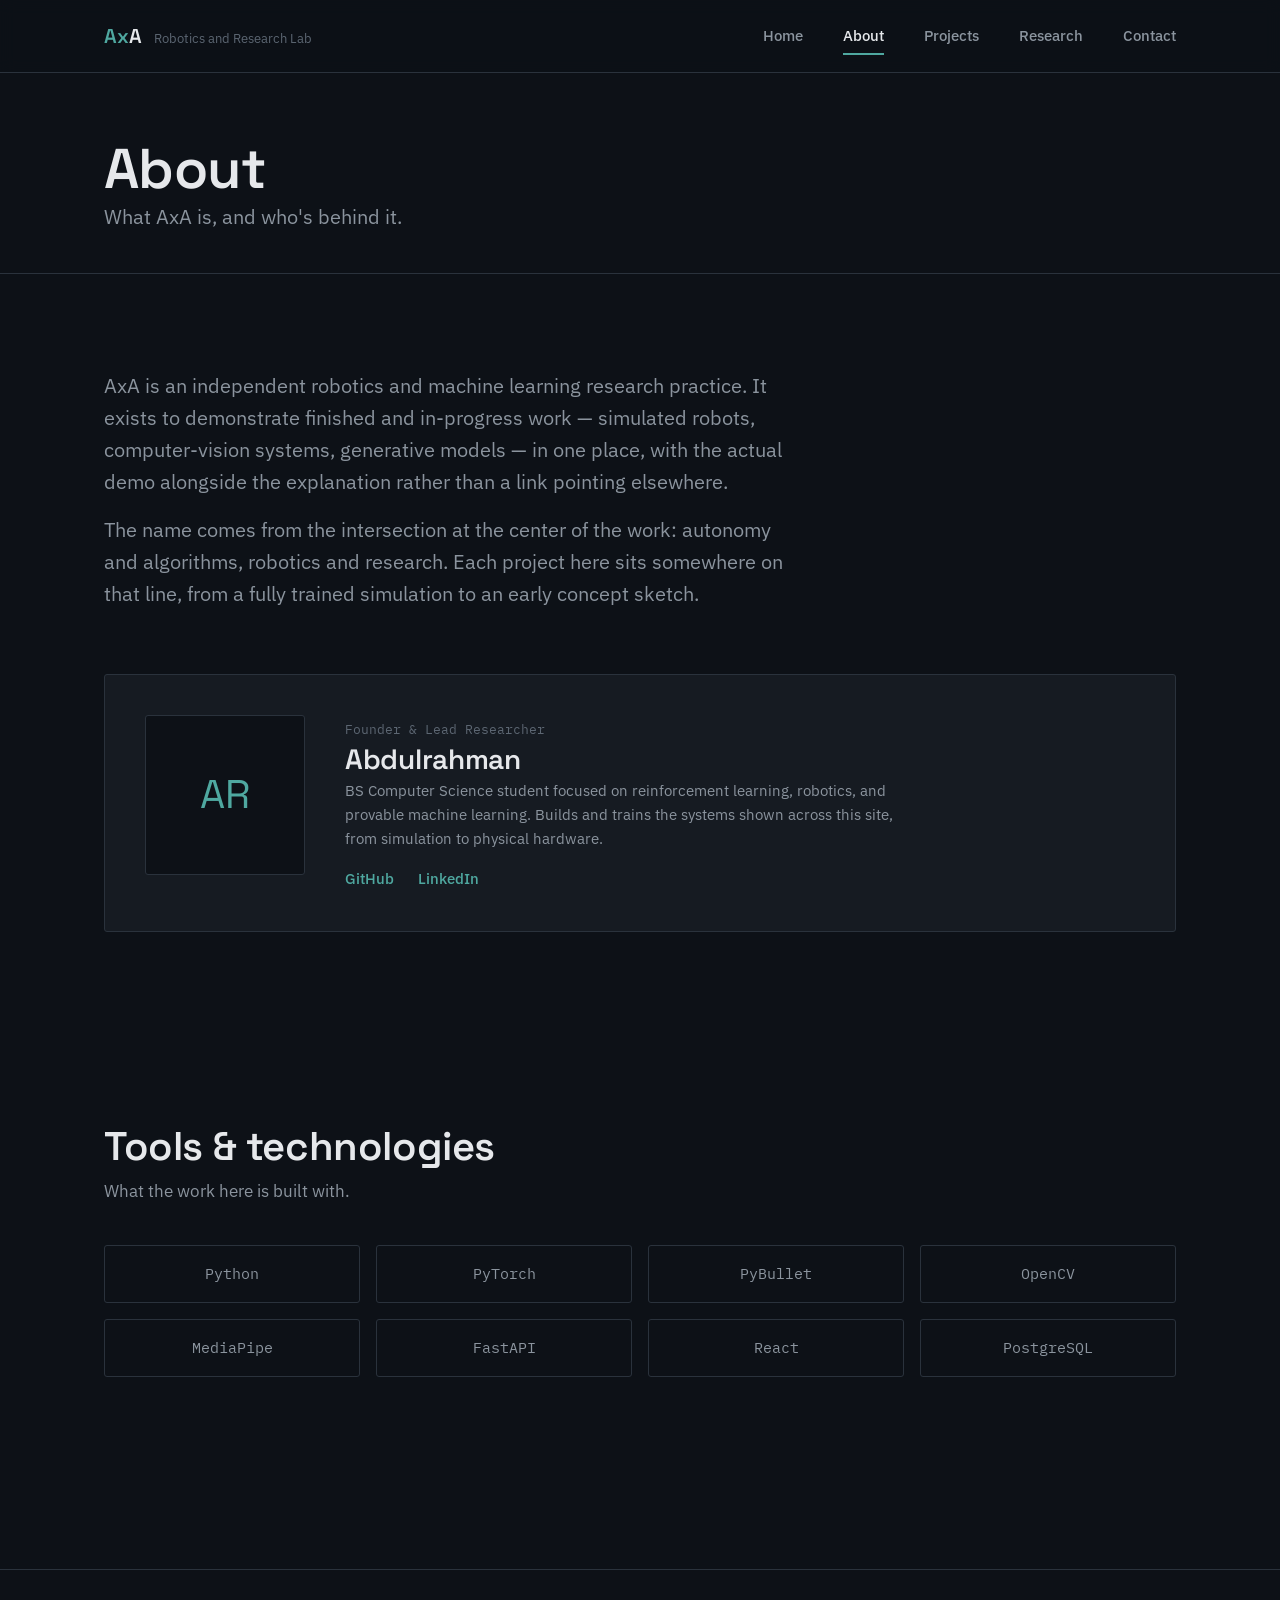
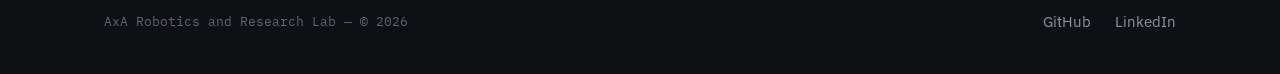
==== about.html @ 80091fc7 "Add about and contact pages: founder card, tech stack, form validation" ====
<!DOCTYPE html>
<html lang="en">
<head>
  <meta charset="UTF-8">
  <meta name="viewport" content="width=device-width, initial-scale=1.0">
  <title>About — AxA Robotics and Research Lab</title>
  <meta name="description" content="About AxA Robotics and Research Lab — an independent research practice working across robotics, computer vision, and provable machine learning.">
  <link rel="preconnect" href="https://fonts.googleapis.com">
  <link href="https://fonts.googleapis.com/css2?family=Space+Grotesk:wght@500;600;700&family=IBM+Plex+Sans:wght@400;500;600&family=IBM+Plex+Mono:wght@400;500&display=swap" rel="stylesheet">
  <link rel="stylesheet" href="css/variables.css">
  <link rel="stylesheet" href="css/base.css">
  <link rel="stylesheet" href="css/layout.css">
  <link rel="stylesheet" href="css/projects.css">
  <link rel="stylesheet" href="css/about.css">
</head>
<body>

  <header class="navbar">
    <div class="container">
      <a href="index.html" class="brand">
        <span class="brand-wordmark"><span class="brand-mark">Ax</span><span>A</span></span>
        <span class="brand-full">Robotics and Research Lab</span>
      </a>

      <nav aria-label="Primary">
        <ul class="nav-links" id="nav-links">
          <li><a href="index.html">Home</a></li>
          <li><a href="about.html" aria-current="page">About</a></li>
          <li><a href="projects.html">Projects</a></li>
          <li><a href="research.html">Research</a></li>
          <li><a href="contact.html">Contact</a></li>
        </ul>
      </nav>

      <button class="nav-toggle" aria-label="Toggle navigation menu" aria-expanded="false" aria-controls="nav-links">
        <span></span><span></span><span></span>
      </button>
    </div>
  </header>

  <main>
    <section class="page-header">
      <div class="container">
        <h1>About</h1>
        <p>What AxA is, and who's behind it.</p>
      </div>
    </section>

    <section class="section">
      <div class="container">
        <div class="about-copy">
          <p>AxA is an independent robotics and machine learning research practice. It exists to demonstrate finished and in-progress work &mdash; simulated robots, computer-vision systems, generative models &mdash; in one place, with the actual demo alongside the explanation rather than a link pointing elsewhere.</p>
          <p>The name comes from the intersection at the center of the work: autonomy and algorithms, robotics and research. Each project here sits somewhere on that line, from a fully trained simulation to an early concept sketch.</p>
        </div>

        <div class="founder-card">
          <div class="founder-avatar" aria-hidden="true">AR</div>
          <div class="founder-info">
            <span class="founder-role">Founder &amp; Lead Researcher</span>
            <h3>Abdulrahman</h3>
            <p>BS Computer Science student focused on reinforcement learning, robotics, and provable machine learning. Builds and trains the systems shown across this site, from simulation to physical hardware.</p>
            <div class="founder-links">
              <a href="https://github.com/abraaham1" target="_blank" rel="noopener">GitHub</a>
              <a href="https://linkedin.com/in/abdulrahman-iqbal01" target="_blank" rel="noopener">LinkedIn</a>
            </div>
          </div>
        </div>
      </div>
    </section>

    <section class="section">
      <div class="container">
        <div class="section-heading">
          <h2>Tools &amp; technologies</h2>
          <p>What the work here is built with.</p>
        </div>

        <div class="stack-grid">
          <div class="stack-item">Python</div>
          <div class="stack-item">PyTorch</div>
          <div class="stack-item">PyBullet</div>
          <div class="stack-item">OpenCV</div>
          <div class="stack-item">MediaPipe</div>
          <div class="stack-item">FastAPI</div>
          <div class="stack-item">React</div>
          <div class="stack-item">PostgreSQL</div>
        </div>
      </div>
    </section>
  </main>

  <footer class="site-footer">
    <div class="container">
      <p class="footer-brand">AxA Robotics and Research Lab &mdash; &copy; 2026</p>
      <nav class="footer-links" aria-label="Social">
        <a href="https://github.com/abraaham1" target="_blank" rel="noopener">GitHub</a>
        <a href="https://linkedin.com/in/abdulrahman-iqbal01" target="_blank" rel="noopener">LinkedIn</a>
      </nav>
    </div>
  </footer>

  <script src="js/nav.js"></script>
</body>
</html>
---- css/variables.css ----
/* ==========================================================================
   AxA Robotics and Research Lab — Design Tokens
   ========================================================================== */

:root {
  /* Color — deep charcoal-blue base, not pure black. Teal = active/real work.
     Amber = in-progress/planned. Color carries meaning throughout the site. */
  --bg-base: #0d1117;
  --bg-panel: #161b22;
  --bg-panel-raised: #1c2229;
  --border-hairline: #2a323c;

  --text-primary: #e6e8eb;
  --text-secondary: #8b949e;
  --text-tertiary: #5c6672;

  --accent-teal: #4fa8a0;
  --accent-teal-dim: #3a7d77;
  --accent-amber: #d97b4f;

  --status-completed: #4fa8a0;
  --status-ongoing: #d97b4f;
  --status-planned: #5c6672;

  /* Type */
  --font-display: 'Space Grotesk', sans-serif;
  --font-body: 'IBM Plex Sans', sans-serif;
  --font-mono: 'IBM Plex Mono', monospace;

  --fs-xs: 0.8125rem;   /* 13px */
  --fs-sm: 0.9375rem;   /* 15px */
  --fs-base: 1.0625rem; /* 17px */
  --fs-md: 1.25rem;     /* 20px */
  --fs-lg: 1.75rem;     /* 28px */
  --fs-xl: 2.5rem;      /* 40px */
  --fs-xxl: 3.5rem;     /* 56px */

  /* Spacing scale */
  --space-1: 0.25rem;
  --space-2: 0.5rem;
  --space-3: 1rem;
  --space-4: 1.5rem;
  --space-5: 2.5rem;
  --space-6: 4rem;
  --space-7: 6rem;

  /* Layout */
  --content-max: 1120px;
  --content-narrow: 680px;
  --radius-sm: 3px;

  /* Motion */
  --ease-standard: cubic-bezier(0.4, 0, 0.2, 1);
  --duration-fast: 150ms;
  --duration-base: 250ms;
}

@media (prefers-reduced-motion: reduce) {
  *, *::before, *::after {
    animation-duration: 0.01ms !important;
    animation-iteration-count: 1 !important;
    transition-duration: 0.01ms !important;
    scroll-behavior: auto !important;
  }
}
---- css/base.css ----
/* ==========================================================================
   Base — resets, typography, generic element styling
   ========================================================================== */

*, *::before, *::after {
  box-sizing: border-box;
  margin: 0;
  padding: 0;
}

html {
  scroll-behavior: smooth;
}

body {
  background-color: var(--bg-base);
  color: var(--text-primary);
  font-family: var(--font-body);
  font-size: var(--fs-base);
  line-height: 1.6;
  -webkit-font-smoothing: antialiased;
}

h1, h2, h3, h4 {
  font-family: var(--font-display);
  font-weight: 600;
  line-height: 1.15;
  letter-spacing: -0.01em;
}

h1 { font-size: var(--fs-xxl); }
h2 { font-size: var(--fs-xl); }
h3 { font-size: var(--fs-lg); }
h4 { font-size: var(--fs-md); }

p {
  max-width: 62ch;
  color: var(--text-secondary);
}

a {
  color: var(--accent-teal);
  text-decoration: none;
}

a:hover {
  text-decoration: underline;
}

ul, ol {
  list-style: none;
}

img, svg {
  display: block;
  max-width: 100%;
}

button {
  font-family: inherit;
  cursor: pointer;
}

/* Visible keyboard focus everywhere — never remove this */
:focus-visible {
  outline: 2px solid var(--accent-teal);
  outline-offset: 3px;
}

/* Layout helpers */
.container {
  max-width: var(--content-max);
  margin-inline: auto;
  padding-inline: var(--space-4);
}

.section {
  padding-block: var(--space-7);
}

.section-heading {
  margin-bottom: var(--space-5);
  max-width: var(--content-narrow);
}

.section-heading p {
  margin-top: var(--space-2);
}

.visually-hidden {
  position: absolute;
  width: 1px;
  height: 1px;
  overflow: hidden;
  clip: rect(0 0 0 0);
  white-space: nowrap;
}

/* Buttons */
.btn {
  display: inline-flex;
  align-items: center;
  gap: var(--space-2);
  padding: 0.7em 1.4em;
  font-family: var(--font-body);
  font-size: var(--fs-sm);
  font-weight: 500;
  border: 1px solid var(--border-hairline);
  border-radius: var(--radius-sm);
  background: transparent;
  color: var(--text-primary);
  transition: border-color var(--duration-fast) var(--ease-standard),
              background-color var(--duration-fast) var(--ease-standard);
}

.btn:hover {
  text-decoration: none;
  border-color: var(--accent-teal);
}

.btn-primary {
  background: var(--accent-teal);
  border-color: var(--accent-teal);
  color: #06120f;
  font-weight: 600;
}

.btn-primary:hover {
  background: var(--accent-teal-dim);
  border-color: var(--accent-teal-dim);
}

/* Status indicator — dot + label, used across Projects/Research cards */
.status {
  display: inline-flex;
  align-items: center;
  gap: 0.5em;
  font-family: var(--font-mono);
  font-size: var(--fs-xs);
  color: var(--text-secondary);
}

.status::before {
  content: '';
  width: 7px;
  height: 7px;
  border-radius: 50%;
  background: currentColor;
  flex-shrink: 0;
}

.status--completed { color: var(--status-completed); }
.status--ongoing { color: var(--status-ongoing); }
.status--planned { color: var(--status-planned); }

@media (max-width: 768px) {
  :root {
    --fs-xxl: 2.5rem;
    --fs-xl: 1.9rem;
    --fs-lg: 1.4rem;
  }
  .section { padding-block: var(--space-6); }
}
---- css/layout.css ----
/* ==========================================================================
   Layout — navbar, footer, shared page chrome
   ========================================================================== */

.navbar {
  position: sticky;
  top: 0;
  z-index: 100;
  background: rgba(13, 17, 23, 0.92);
  backdrop-filter: blur(8px);
  border-bottom: 1px solid var(--border-hairline);
}

.navbar .container {
  display: flex;
  align-items: center;
  justify-content: space-between;
  height: 72px;
}

.brand {
  display: flex;
  align-items: baseline;
  gap: 0.6em;
  font-family: var(--font-display);
  font-size: var(--fs-md);
  font-weight: 600;
  color: var(--text-primary);
}

.brand:hover {
  text-decoration: none;
}

.brand-wordmark {
  display: inline-flex;
}

.brand-mark {
  color: var(--accent-teal);
}

.brand-full {
  font-family: var(--font-body);
  font-size: var(--fs-xs);
  font-weight: 400;
  color: var(--text-tertiary);
  display: none;
}

@media (min-width: 640px) {
  .brand-full { display: inline; }
}

.nav-links {
  display: flex;
  gap: var(--space-5);
}

.nav-links a {
  color: var(--text-secondary);
  font-size: var(--fs-sm);
  font-weight: 500;
  padding-block: var(--space-2);
  border-bottom: 2px solid transparent;
  transition: color var(--duration-fast) var(--ease-standard),
              border-color var(--duration-fast) var(--ease-standard);
}

.nav-links a:hover {
  color: var(--text-primary);
  text-decoration: none;
}

.nav-links a[aria-current="page"] {
  color: var(--text-primary);
  border-bottom-color: var(--accent-teal);
}

.nav-toggle {
  display: none;
  flex-direction: column;
  justify-content: center;
  gap: 5px;
  width: 40px;
  height: 40px;
  background: transparent;
  border: none;
}

.nav-toggle span {
  display: block;
  height: 2px;
  width: 100%;
  background: var(--text-primary);
  transition: transform var(--duration-base) var(--ease-standard),
              opacity var(--duration-base) var(--ease-standard);
}

.nav-toggle[aria-expanded="true"] span:nth-child(1) {
  transform: translateY(7px) rotate(45deg);
}
.nav-toggle[aria-expanded="true"] span:nth-child(2) {
  opacity: 0;
}
.nav-toggle[aria-expanded="true"] span:nth-child(3) {
  transform: translateY(-7px) rotate(-45deg);
}

@media (max-width: 768px) {
  .nav-toggle {
    display: flex;
  }

  .nav-links {
    position: absolute;
    top: 72px;
    left: 0;
    right: 0;
    flex-direction: column;
    gap: 0;
    background: var(--bg-panel);
    border-bottom: 1px solid var(--border-hairline);
    max-height: 0;
    overflow: hidden;
    transition: max-height var(--duration-base) var(--ease-standard);
  }

  .nav-links.is-open {
    max-height: 320px;
  }

  .nav-links a {
    padding: var(--space-3) var(--space-4);
    border-bottom: 1px solid var(--border-hairline);
    width: 100%;
  }

  .nav-links a[aria-current="page"] {
    border-left: 3px solid var(--accent-teal);
    border-bottom: 1px solid var(--border-hairline);
  }
}

/* Footer */
.site-footer {
  border-top: 1px solid var(--border-hairline);
  padding-block: var(--space-5);
  margin-top: var(--space-7);
}

.site-footer .container {
  display: flex;
  flex-wrap: wrap;
  align-items: center;
  justify-content: space-between;
  gap: var(--space-3);
}

.footer-brand {
  font-family: var(--font-mono);
  font-size: var(--fs-xs);
  color: var(--text-tertiary);
}

.footer-links {
  display: flex;
  gap: var(--space-4);
}

.footer-links a {
  color: var(--text-secondary);
  font-size: var(--fs-sm);
}
---- css/projects.css ----
/* ==========================================================================
   Projects page — card grid, detail modal, media carousel
   ========================================================================== */

.page-header {
  padding-block: var(--space-6) var(--space-5);
  border-bottom: 1px solid var(--border-hairline);
}

.page-header p {
  font-size: var(--fs-md);
}

/* Project card grid */
.project-grid {
  display: grid;
  grid-template-columns: repeat(2, 1fr);
  gap: var(--space-4);
}

.project-card {
  text-align: left;
  border: 1px solid var(--border-hairline);
  border-radius: var(--radius-sm);
  background: var(--bg-panel);
  padding: var(--space-4);
  color: inherit;
  font-family: inherit;
  transition: border-color var(--duration-fast) var(--ease-standard);
}

.project-card:hover {
  border-color: var(--accent-teal-dim);
}

.project-card-media {
  width: 100%;
  aspect-ratio: 16 / 9;
  border-radius: var(--radius-sm);
  overflow: hidden;
  background: var(--bg-base);
  margin-bottom: var(--space-3);
  border: 1px solid var(--border-hairline);
}

.project-card-media video,
.project-card-media img {
  width: 100%;
  height: 100%;
  object-fit: cover;
}

.project-card h3 {
  margin-block: var(--space-2) var(--space-1);
}

.project-card .status {
  margin-bottom: var(--space-2);
}

.project-card p {
  font-size: var(--fs-sm);
}

.project-card .card-cta {
  margin-top: var(--space-3);
  font-size: var(--fs-sm);
  color: var(--accent-teal);
  font-weight: 500;
}

/* Modal */
.modal-overlay {
  position: fixed;
  inset: 0;
  background: rgba(6, 8, 11, 0.8);
  display: flex;
  align-items: center;
  justify-content: center;
  padding: var(--space-4);
  z-index: 1000;
  opacity: 0;
  pointer-events: none;
  transition: opacity var(--duration-base) var(--ease-standard);
}

.modal-overlay.is-open {
  opacity: 1;
  pointer-events: auto;
}

.modal {
  background: var(--bg-panel);
  border: 1px solid var(--border-hairline);
  border-radius: var(--radius-sm);
  max-width: 720px;
  width: 100%;
  max-height: 88vh;
  overflow-y: auto;
  padding: var(--space-5);
  transform: translateY(12px);
  transition: transform var(--duration-base) var(--ease-standard);
}

.modal-overlay.is-open .modal {
  transform: translateY(0);
}

.modal-close {
  float: right;
  background: transparent;
  border: 1px solid var(--border-hairline);
  color: var(--text-secondary);
  width: 32px;
  height: 32px;
  border-radius: var(--radius-sm);
  font-size: var(--fs-md);
  line-height: 1;
}

.modal-close:hover {
  border-color: var(--accent-teal);
  color: var(--text-primary);
}

.modal h3 {
  margin-bottom: var(--space-2);
  clear: both;
}

.modal .status {
  margin-bottom: var(--space-3);
}

.modal p {
  max-width: none;
  margin-bottom: var(--space-3);
}

.modal-tags {
  display: flex;
  flex-wrap: wrap;
  gap: var(--space-2);
  margin-bottom: var(--space-4);
}

.modal-tags span {
  font-family: var(--font-mono);
  font-size: var(--fs-xs);
  color: var(--text-secondary);
  border: 1px solid var(--border-hairline);
  padding: 0.25em 0.6em;
  border-radius: var(--radius-sm);
}

/* Carousel — inside the modal */
.carousel {
  position: relative;
  margin-bottom: var(--space-4);
}

.carousel-track {
  aspect-ratio: 16 / 9;
  border-radius: var(--radius-sm);
  overflow: hidden;
  background: var(--bg-base);
  border: 1px solid var(--border-hairline);
}

.carousel-slide {
  display: none;
  width: 100%;
  height: 100%;
}

.carousel-slide.is-active {
  display: block;
}

.carousel-slide video,
.carousel-slide img {
  width: 100%;
  height: 100%;
  object-fit: cover;
}

.carousel-controls {
  display: flex;
  align-items: center;
  justify-content: space-between;
  margin-top: var(--space-2);
}

.carousel-btn {
  background: transparent;
  border: 1px solid var(--border-hairline);
  color: var(--text-primary);
  width: 34px;
  height: 34px;
  border-radius: var(--radius-sm);
  font-size: var(--fs-sm);
}

.carousel-btn:hover {
  border-color: var(--accent-teal);
}

.carousel-dots {
  display: flex;
  gap: var(--space-2);
}

.carousel-dot {
  width: 7px;
  height: 7px;
  border-radius: 50%;
  background: var(--border-hairline);
  border: none;
  padding: 0;
}

.carousel-dot.is-active {
  background: var(--accent-teal);
}

@media (max-width: 768px) {
  .project-grid {
    grid-template-columns: 1fr;
  }
}
---- css/about.css ----
/* ==========================================================================
   About page — lab description, founder card, tech stack
   ========================================================================== */

.about-copy {
  max-width: var(--content-narrow);
  margin-bottom: var(--space-6);
}

.about-copy p {
  font-size: var(--fs-md);
  margin-bottom: var(--space-3);
}

.founder-card {
  display: grid;
  grid-template-columns: 160px 1fr;
  gap: var(--space-5);
  align-items: start;
  border: 1px solid var(--border-hairline);
  border-radius: var(--radius-sm);
  background: var(--bg-panel);
  padding: var(--space-5);
}

.founder-avatar {
  width: 160px;
  height: 160px;
  border-radius: var(--radius-sm);
  background: var(--bg-base);
  border: 1px solid var(--border-hairline);
  display: flex;
  align-items: center;
  justify-content: center;
  font-family: var(--font-display);
  font-size: var(--fs-xl);
  color: var(--accent-teal);
  overflow: hidden;
}

.founder-avatar img {
  width: 100%;
  height: 100%;
  object-fit: cover;
}

.founder-role {
  font-family: var(--font-mono);
  font-size: var(--fs-xs);
  color: var(--text-tertiary);
  margin-bottom: var(--space-2);
}

.founder-info h3 {
  margin-bottom: var(--space-1);
}

.founder-info p {
  font-size: var(--fs-sm);
  margin-bottom: var(--space-3);
}

.founder-links {
  display: flex;
  gap: var(--space-4);
}

.founder-links a {
  font-size: var(--fs-sm);
  font-weight: 500;
}

/* Tech stack */
.stack-grid {
  display: grid;
  grid-template-columns: repeat(4, 1fr);
  gap: var(--space-3);
}

.stack-item {
  border: 1px solid var(--border-hairline);
  border-radius: var(--radius-sm);
  padding: var(--space-3);
  text-align: center;
  font-family: var(--font-mono);
  font-size: var(--fs-sm);
  color: var(--text-secondary);
}

@media (max-width: 768px) {
  .founder-card {
    grid-template-columns: 1fr;
    text-align: center;
  }

  .founder-avatar {
    margin-inline: auto;
  }

  .founder-links {
    justify-content: center;
  }

  .stack-grid {
    grid-template-columns: repeat(2, 1fr);
  }
}
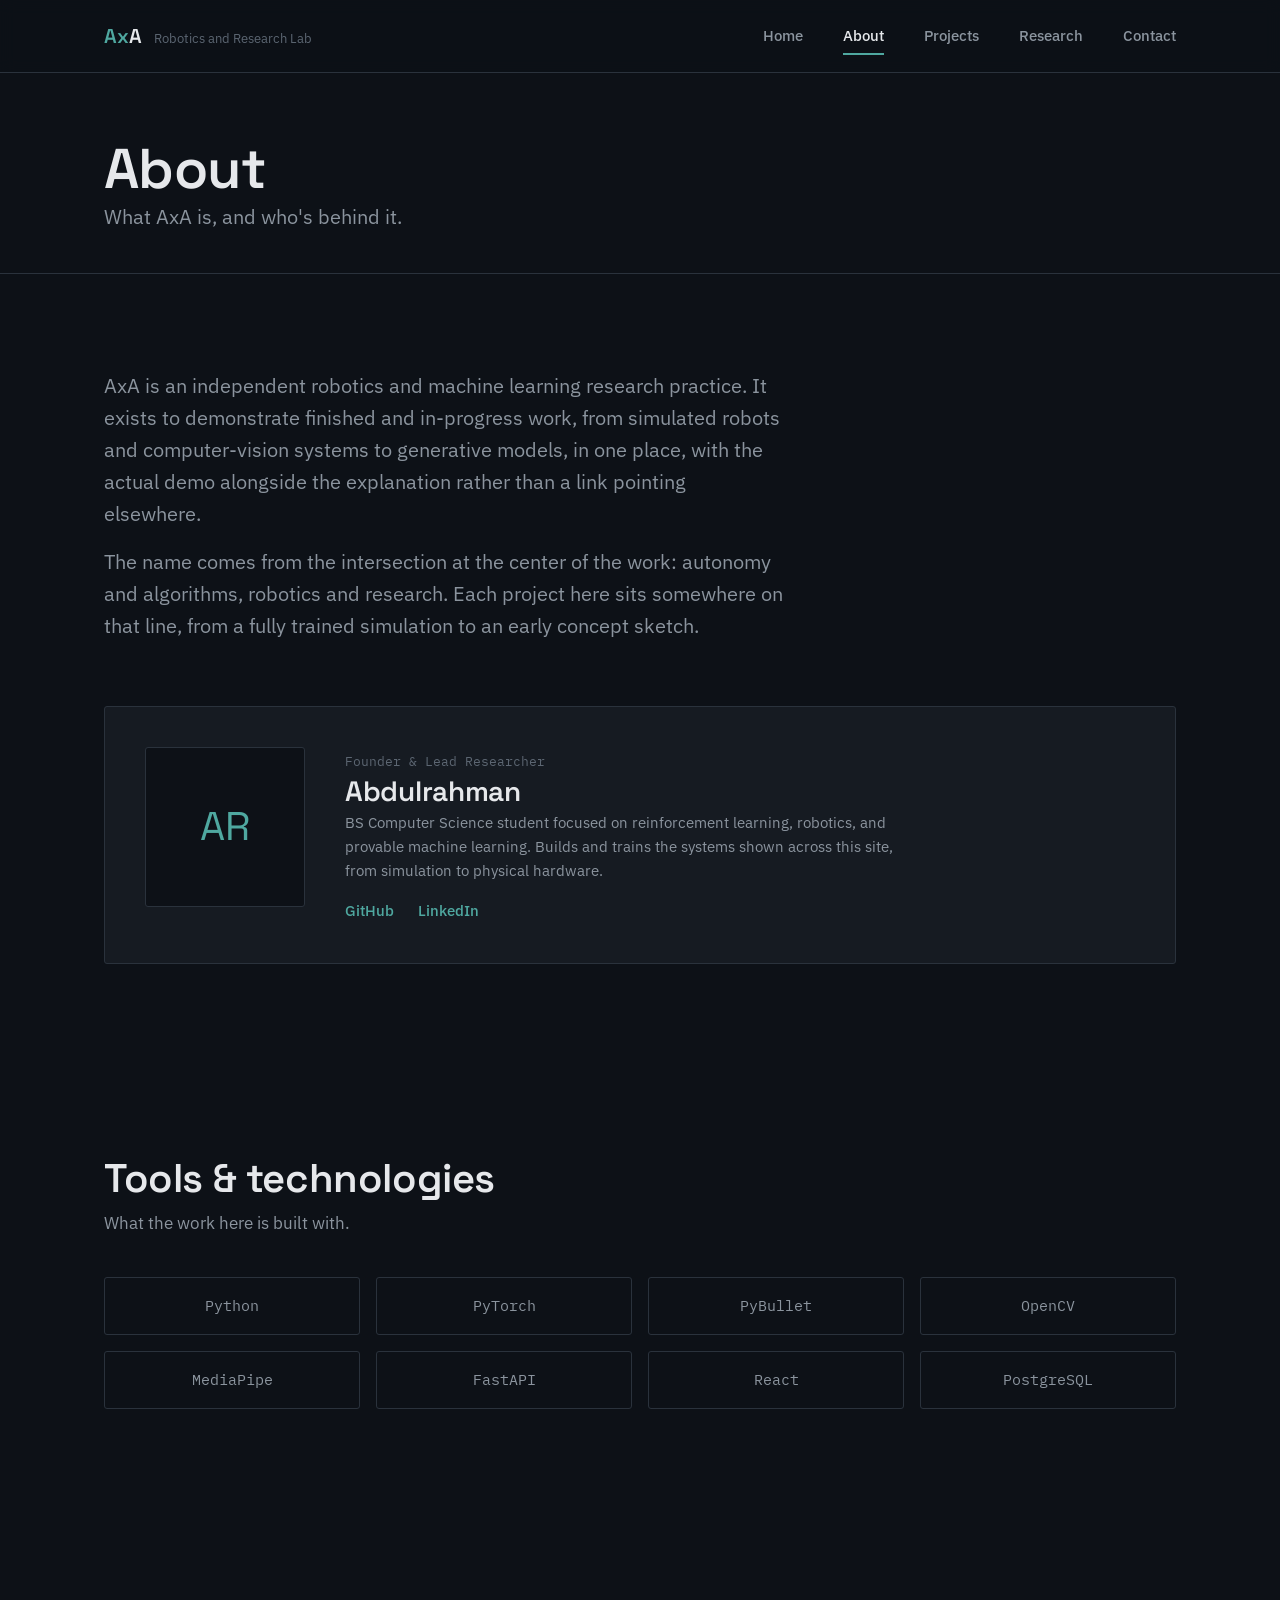
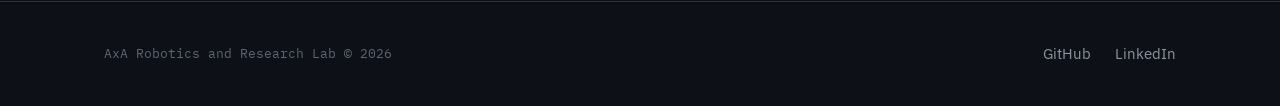
==== commit 1db96deb: "Some changes in framing and context" ====
--- a/about.html
+++ b/about.html
@@ -3,8 +3,8 @@
 <head>
   <meta charset="UTF-8">
   <meta name="viewport" content="width=device-width, initial-scale=1.0">
-  <title>About — AxA Robotics and Research Lab</title>
-  <meta name="description" content="About AxA Robotics and Research Lab — an independent research practice working across robotics, computer vision, and provable machine learning.">
+  <title>About, AxA Robotics and Research Lab</title>
+  <meta name="description" content="About AxA Robotics and Research Lab, an independent research practice working across robotics, computer vision, and provable machine learning.">
   <link rel="preconnect" href="https://fonts.googleapis.com">
   <link href="https://fonts.googleapis.com/css2?family=Space+Grotesk:wght@500;600;700&family=IBM+Plex+Sans:wght@400;500;600&family=IBM+Plex+Mono:wght@400;500&display=swap" rel="stylesheet">
   <link rel="stylesheet" href="css/variables.css">
@@ -49,7 +49,7 @@
     <section class="section">
       <div class="container">
         <div class="about-copy">
-          <p>AxA is an independent robotics and machine learning research practice. It exists to demonstrate finished and in-progress work &mdash; simulated robots, computer-vision systems, generative models &mdash; in one place, with the actual demo alongside the explanation rather than a link pointing elsewhere.</p>
+          <p>AxA is an independent robotics and machine learning research practice. It exists to demonstrate finished and in-progress work, from simulated robots and computer-vision systems to generative models, in one place, with the actual demo alongside the explanation rather than a link pointing elsewhere.</p>
           <p>The name comes from the intersection at the center of the work: autonomy and algorithms, robotics and research. Each project here sits somewhere on that line, from a fully trained simulation to an early concept sketch.</p>
         </div>
 
@@ -91,7 +91,7 @@
 
   <footer class="site-footer">
     <div class="container">
-      <p class="footer-brand">AxA Robotics and Research Lab &mdash; &copy; 2026</p>
+      <p class="footer-brand">AxA Robotics and Research Lab &copy; 2026</p>
       <nav class="footer-links" aria-label="Social">
         <a href="https://github.com/abraaham1" target="_blank" rel="noopener">GitHub</a>
         <a href="https://linkedin.com/in/abdulrahman-iqbal01" target="_blank" rel="noopener">LinkedIn</a>
--- a/css/variables.css
+++ b/css/variables.css
@@ -1,10 +1,4 @@
-/* ==========================================================================
-   AxA Robotics and Research Lab — Design Tokens
-   ========================================================================== */
-
 :root {
-  /* Color — deep charcoal-blue base, not pure black. Teal = active/real work.
-     Amber = in-progress/planned. Color carries meaning throughout the site. */
   --bg-base: #0d1117;
   --bg-panel: #161b22;
   --bg-panel-raised: #1c2229;
@@ -22,20 +16,18 @@
   --status-ongoing: #d97b4f;
   --status-planned: #5c6672;
 
-  /* Type */
   --font-display: 'Space Grotesk', sans-serif;
   --font-body: 'IBM Plex Sans', sans-serif;
   --font-mono: 'IBM Plex Mono', monospace;
 
-  --fs-xs: 0.8125rem;   /* 13px */
-  --fs-sm: 0.9375rem;   /* 15px */
-  --fs-base: 1.0625rem; /* 17px */
-  --fs-md: 1.25rem;     /* 20px */
-  --fs-lg: 1.75rem;     /* 28px */
-  --fs-xl: 2.5rem;      /* 40px */
-  --fs-xxl: 3.5rem;     /* 56px */
+  --fs-xs: 0.8125rem;
+  --fs-sm: 0.9375rem;
+  --fs-base: 1.0625rem;
+  --fs-md: 1.25rem;
+  --fs-lg: 1.75rem;
+  --fs-xl: 2.5rem;
+  --fs-xxl: 3.5rem;
 
-  /* Spacing scale */
   --space-1: 0.25rem;
   --space-2: 0.5rem;
   --space-3: 1rem;
@@ -44,12 +36,10 @@
   --space-6: 4rem;
   --space-7: 6rem;
 
-  /* Layout */
   --content-max: 1120px;
   --content-narrow: 680px;
   --radius-sm: 3px;
 
-  /* Motion */
   --ease-standard: cubic-bezier(0.4, 0, 0.2, 1);
   --duration-fast: 150ms;
   --duration-base: 250ms;
--- a/css/base.css
+++ b/css/base.css
@@ -1,7 +1,3 @@
-/* ==========================================================================
-   Base — resets, typography, generic element styling
-   ========================================================================== */
-
 *, *::before, *::after {
   box-sizing: border-box;
   margin: 0;
@@ -61,13 +57,11 @@
   cursor: pointer;
 }
 
-/* Visible keyboard focus everywhere — never remove this */
 :focus-visible {
   outline: 2px solid var(--accent-teal);
   outline-offset: 3px;
 }
 
-/* Layout helpers */
 .container {
   max-width: var(--content-max);
   margin-inline: auto;
@@ -96,7 +90,6 @@
   white-space: nowrap;
 }
 
-/* Buttons */
 .btn {
   display: inline-flex;
   align-items: center;
@@ -130,7 +123,6 @@
   border-color: var(--accent-teal-dim);
 }
 
-/* Status indicator — dot + label, used across Projects/Research cards */
 .status {
   display: inline-flex;
   align-items: center;
--- a/css/layout.css
+++ b/css/layout.css
@@ -1,7 +1,3 @@
-/* ==========================================================================
-   Layout — navbar, footer, shared page chrome
-   ========================================================================== */
-
 .navbar {
   position: sticky;
   top: 0;
@@ -142,7 +138,6 @@
   }
 }
 
-/* Footer */
 .site-footer {
   border-top: 1px solid var(--border-hairline);
   padding-block: var(--space-5);
--- a/css/projects.css
+++ b/css/projects.css
@@ -1,7 +1,3 @@
-/* ==========================================================================
-   Projects page — card grid, detail modal, media carousel
-   ========================================================================== */
-
 .page-header {
   padding-block: var(--space-6) var(--space-5);
   border-bottom: 1px solid var(--border-hairline);
@@ -11,7 +7,6 @@
   font-size: var(--fs-md);
 }
 
-/* Project card grid */
 .project-grid {
   display: grid;
   grid-template-columns: repeat(2, 1fr);
@@ -26,11 +21,13 @@
   padding: var(--space-4);
   color: inherit;
   font-family: inherit;
-  transition: border-color var(--duration-fast) var(--ease-standard);
+  transition: border-color var(--duration-fast) var(--ease-standard),
+              box-shadow var(--duration-fast) var(--ease-standard);
 }
 
 .project-card:hover {
   border-color: var(--accent-teal-dim);
+  box-shadow: 0 4px 24px rgba(0, 0, 0, 0.25);
 }
 
 .project-card-media {
@@ -43,11 +40,20 @@
   border: 1px solid var(--border-hairline);
 }
 
+.project-card-media--square {
+  aspect-ratio: 1 / 1;
+}
+
 .project-card-media video,
 .project-card-media img {
   width: 100%;
   height: 100%;
   object-fit: cover;
+}
+
+.project-card-media--square video,
+.project-card-media--square img {
+  object-fit: contain;
 }
 
 .project-card h3 {
@@ -69,11 +75,10 @@
   font-weight: 500;
 }
 
-/* Modal */
 .modal-overlay {
   position: fixed;
   inset: 0;
-  background: rgba(6, 8, 11, 0.8);
+  background: rgba(6, 8, 11, 0.85);
   display: flex;
   align-items: center;
   justify-content: center;
@@ -90,6 +95,7 @@
 }
 
 .modal {
+  position: relative;
   background: var(--bg-panel);
   border: 1px solid var(--border-hairline);
   border-radius: var(--radius-sm);
@@ -107,15 +113,19 @@
 }
 
 .modal-close {
-  float: right;
-  background: transparent;
+  position: absolute;
+  top: var(--space-3);
+  right: var(--space-3);
+  z-index: 10;
+  background: var(--bg-panel);
   border: 1px solid var(--border-hairline);
   color: var(--text-secondary);
-  width: 32px;
-  height: 32px;
+  width: 36px;
+  height: 36px;
   border-radius: var(--radius-sm);
   font-size: var(--fs-md);
   line-height: 1;
+  cursor: pointer;
 }
 
 .modal-close:hover {
@@ -125,7 +135,7 @@
 
 .modal h3 {
   margin-bottom: var(--space-2);
-  clear: both;
+  padding-right: var(--space-6);
 }
 
 .modal .status {
@@ -153,7 +163,6 @@
   border-radius: var(--radius-sm);
 }
 
-/* Carousel — inside the modal */
 .carousel {
   position: relative;
   margin-bottom: var(--space-4);
@@ -167,6 +176,10 @@
   border: 1px solid var(--border-hairline);
 }
 
+.carousel-track--square {
+  aspect-ratio: 1 / 1;
+}
+
 .carousel-slide {
   display: none;
   width: 100%;
@@ -181,7 +194,7 @@
 .carousel-slide img {
   width: 100%;
   height: 100%;
-  object-fit: cover;
+  object-fit: contain;
 }
 
 .carousel-controls {
@@ -199,6 +212,7 @@
   height: 34px;
   border-radius: var(--radius-sm);
   font-size: var(--fs-sm);
+  cursor: pointer;
 }
 
 .carousel-btn:hover {
@@ -217,6 +231,7 @@
   background: var(--border-hairline);
   border: none;
   padding: 0;
+  cursor: pointer;
 }
 
 .carousel-dot.is-active {
--- a/css/about.css
+++ b/css/about.css
@@ -1,7 +1,3 @@
-/* ==========================================================================
-   About page — lab description, founder card, tech stack
-   ========================================================================== */
-
 .about-copy {
   max-width: var(--content-narrow);
   margin-bottom: var(--space-6);
@@ -70,7 +66,6 @@
   font-weight: 500;
 }
 
-/* Tech stack */
 .stack-grid {
   display: grid;
   grid-template-columns: repeat(4, 1fr);
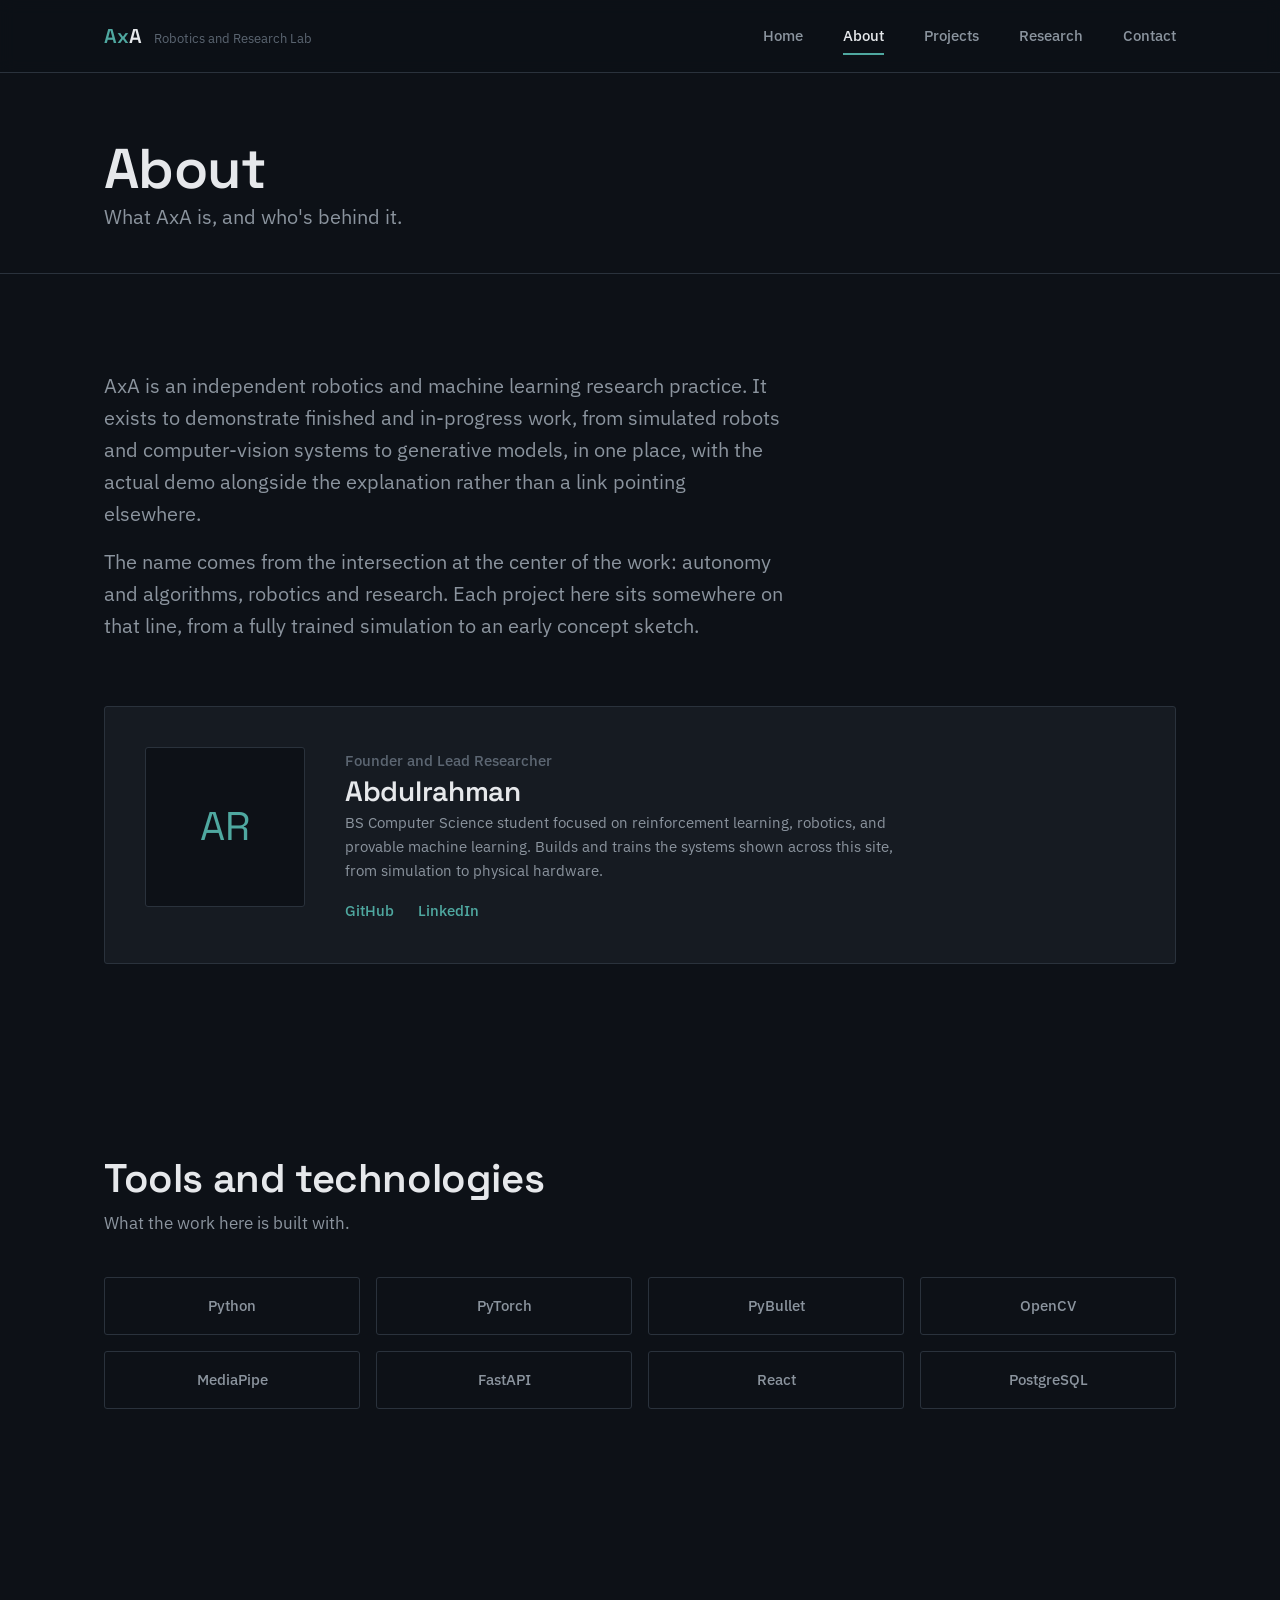
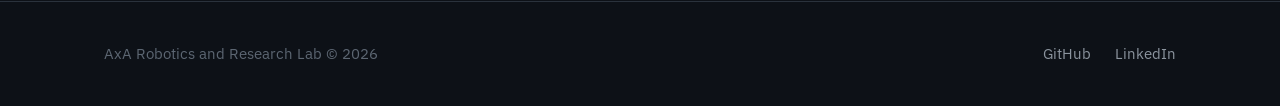
==== commit ab891290: "Site-wide revisions: remove dots, fix ampersands, crop morphogenesis clip, rebuild rocket/satellite " ====
--- a/about.html
+++ b/about.html
@@ -56,7 +56,7 @@
         <div class="founder-card">
           <div class="founder-avatar" aria-hidden="true">AR</div>
           <div class="founder-info">
-            <span class="founder-role">Founder &amp; Lead Researcher</span>
+            <span class="founder-role">Founder and Lead Researcher</span>
             <h3>Abdulrahman</h3>
             <p>BS Computer Science student focused on reinforcement learning, robotics, and provable machine learning. Builds and trains the systems shown across this site, from simulation to physical hardware.</p>
             <div class="founder-links">
@@ -71,7 +71,7 @@
     <section class="section">
       <div class="container">
         <div class="section-heading">
-          <h2>Tools &amp; technologies</h2>
+          <h2>Tools and technologies</h2>
           <p>What the work here is built with.</p>
         </div>
 
--- a/css/base.css
+++ b/css/base.css
@@ -126,19 +126,10 @@
 .status {
   display: inline-flex;
   align-items: center;
-  gap: 0.5em;
-  font-family: var(--font-mono);
-  font-size: var(--fs-xs);
+  font-family: var(--font-body);
+  font-size: var(--fs-sm);
+  font-weight: 600;
   color: var(--text-secondary);
-}
-
-.status::before {
-  content: '';
-  width: 7px;
-  height: 7px;
-  border-radius: 50%;
-  background: currentColor;
-  flex-shrink: 0;
 }
 
 .status--completed { color: var(--status-completed); }
--- a/css/layout.css
+++ b/css/layout.css
@@ -153,8 +153,8 @@
 }
 
 .footer-brand {
-  font-family: var(--font-mono);
-  font-size: var(--fs-xs);
+  font-family: var(--font-body);
+  font-size: var(--fs-sm);
   color: var(--text-tertiary);
 }
 
--- a/css/projects.css
+++ b/css/projects.css
@@ -155,8 +155,9 @@
 }
 
 .modal-tags span {
-  font-family: var(--font-mono);
+  font-family: var(--font-body);
   font-size: var(--fs-xs);
+  font-weight: 500;
   color: var(--text-secondary);
   border: 1px solid var(--border-hairline);
   padding: 0.25em 0.6em;
--- a/css/about.css
+++ b/css/about.css
@@ -41,8 +41,9 @@
 }
 
 .founder-role {
-  font-family: var(--font-mono);
-  font-size: var(--fs-xs);
+  font-family: var(--font-body);
+  font-size: var(--fs-sm);
+  font-weight: 500;
   color: var(--text-tertiary);
   margin-bottom: var(--space-2);
 }
@@ -77,7 +78,8 @@
   border-radius: var(--radius-sm);
   padding: var(--space-3);
   text-align: center;
-  font-family: var(--font-mono);
+  font-family: var(--font-body);
+  font-weight: 500;
   font-size: var(--fs-sm);
   color: var(--text-secondary);
 }
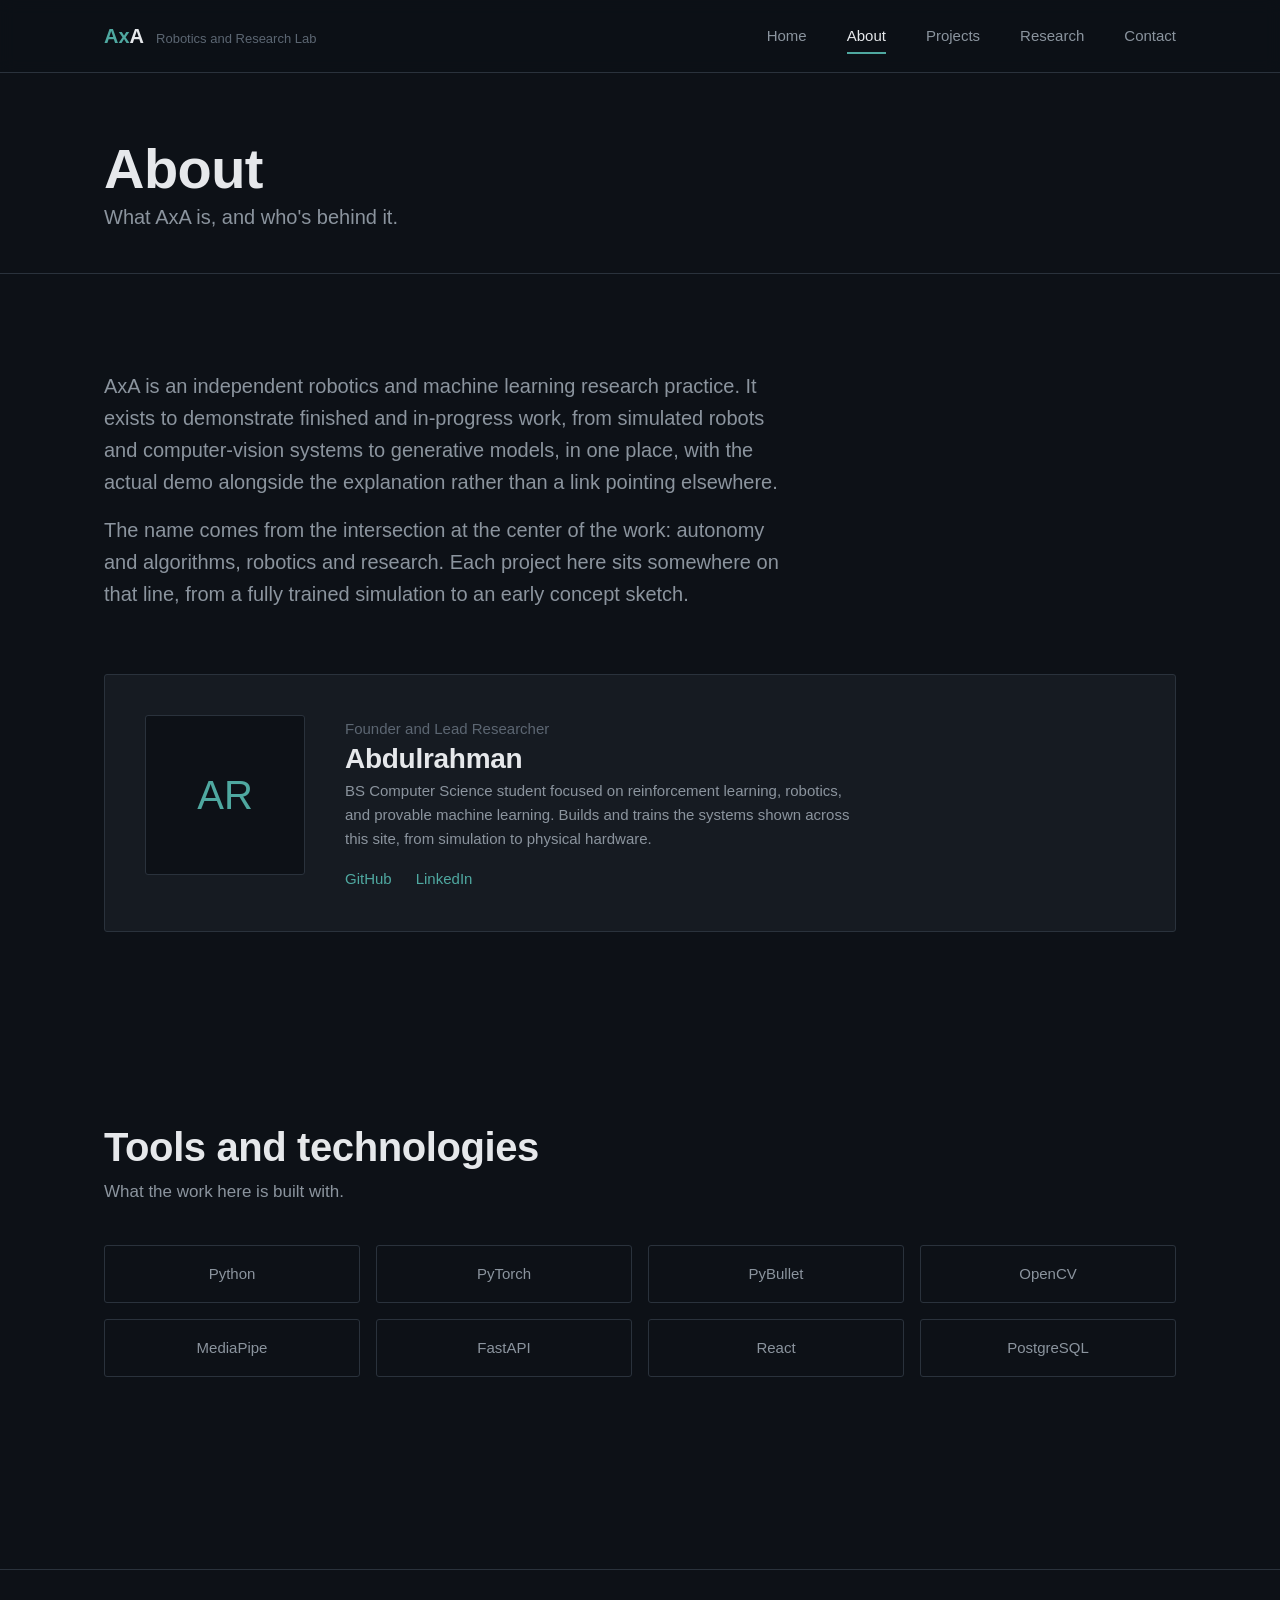
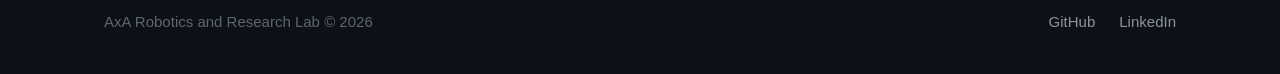
==== commit 4d261888: "Switch to Aptos font stack, rebuild contact form as centered floating card" ====
--- a/about.html
+++ b/about.html
@@ -5,8 +5,6 @@
   <meta name="viewport" content="width=device-width, initial-scale=1.0">
   <title>About, AxA Robotics and Research Lab</title>
   <meta name="description" content="About AxA Robotics and Research Lab, an independent research practice working across robotics, computer vision, and provable machine learning.">
-  <link rel="preconnect" href="https://fonts.googleapis.com">
-  <link href="https://fonts.googleapis.com/css2?family=Space+Grotesk:wght@500;600;700&family=IBM+Plex+Sans:wght@400;500;600&family=IBM+Plex+Mono:wght@400;500&display=swap" rel="stylesheet">
   <link rel="stylesheet" href="css/variables.css">
   <link rel="stylesheet" href="css/base.css">
   <link rel="stylesheet" href="css/layout.css">
--- a/css/variables.css
+++ b/css/variables.css
@@ -16,8 +16,8 @@
   --status-ongoing: #d97b4f;
   --status-planned: #5c6672;
 
-  --font-display: 'Space Grotesk', sans-serif;
-  --font-body: 'IBM Plex Sans', sans-serif;
+  --font-display: Aptos, 'Segoe UI', Calibri, -apple-system, BlinkMacSystemFont, 'Helvetica Neue', Arial, sans-serif;
+  --font-body: Aptos, 'Segoe UI', Calibri, -apple-system, BlinkMacSystemFont, 'Helvetica Neue', Arial, sans-serif;
   --font-mono: 'IBM Plex Mono', monospace;
 
   --fs-xs: 0.8125rem;
--- a/css/projects.css
+++ b/css/projects.css
@@ -96,20 +96,39 @@
 
 .modal {
   position: relative;
-  background: var(--bg-panel);
-  border: 1px solid var(--border-hairline);
-  border-radius: var(--radius-sm);
-  max-width: 720px;
-  width: 100%;
-  max-height: 88vh;
-  overflow-y: auto;
-  padding: var(--space-5);
+  display: flex;
+  flex-direction: row;
+  align-items: stretch;
+  background: var(--bg-panel);
+  border: 1px solid var(--border-hairline);
+  border-radius: var(--radius-sm);
+  max-width: 820px;
+  width: 100%;
+  max-height: 80vh;
+  overflow: hidden;
   transform: translateY(12px);
   transition: transform var(--duration-base) var(--ease-standard);
 }
 
 .modal-overlay.is-open .modal {
   transform: translateY(0);
+}
+
+.modal-media-col {
+  flex: 1 1 50%;
+  min-width: 0;
+  min-height: 320px;
+  background: var(--bg-base);
+  display: flex;
+  align-items: center;
+  justify-content: center;
+}
+
+.modal-body-col {
+  flex: 1 1 50%;
+  min-width: 0;
+  padding: var(--space-5);
+  overflow-y: auto;
 }
 
 .modal-close {
@@ -134,8 +153,8 @@
 }
 
 .modal h3 {
+  font-size: var(--fs-md);
   margin-bottom: var(--space-2);
-  padding-right: var(--space-6);
 }
 
 .modal .status {
@@ -144,6 +163,7 @@
 
 .modal p {
   max-width: none;
+  font-size: var(--fs-sm);
   margin-bottom: var(--space-3);
 }
 
@@ -151,7 +171,6 @@
   display: flex;
   flex-wrap: wrap;
   gap: var(--space-2);
-  margin-bottom: var(--space-4);
 }
 
 .modal-tags span {
@@ -165,36 +184,39 @@
 }
 
 .carousel {
-  position: relative;
-  margin-bottom: var(--space-4);
+  width: 100%;
+  height: 100%;
+  display: flex;
+  flex-direction: column;
 }
 
 .carousel-track {
-  aspect-ratio: 16 / 9;
-  border-radius: var(--radius-sm);
+  flex: 1 1 auto;
+  min-height: 0;
+  display: flex;
+  align-items: center;
+  justify-content: center;
   overflow: hidden;
-  background: var(--bg-base);
-  border: 1px solid var(--border-hairline);
-}
-
-.carousel-track--square {
-  aspect-ratio: 1 / 1;
 }
 
 .carousel-slide {
   display: none;
   width: 100%;
   height: 100%;
+  align-items: center;
+  justify-content: center;
 }
 
 .carousel-slide.is-active {
-  display: block;
+  display: flex;
 }
 
 .carousel-slide video,
 .carousel-slide img {
-  width: 100%;
-  height: 100%;
+  max-width: 100%;
+  max-height: 100%;
+  width: auto;
+  height: auto;
   object-fit: contain;
 }
 
@@ -202,7 +224,9 @@
   display: flex;
   align-items: center;
   justify-content: space-between;
-  margin-top: var(--space-2);
+  padding: var(--space-2) var(--space-3);
+  background: var(--bg-panel);
+  border-top: 1px solid var(--border-hairline);
 }
 
 .carousel-btn {
@@ -243,4 +267,18 @@
   .project-grid {
     grid-template-columns: 1fr;
   }
-}
+
+  .modal {
+    flex-direction: column;
+    max-height: 90vh;
+  }
+
+  .modal-media-col {
+    flex: 0 0 auto;
+    max-height: 40vh;
+  }
+
+  .modal-body-col {
+    flex: 1 1 auto;
+  }
+}
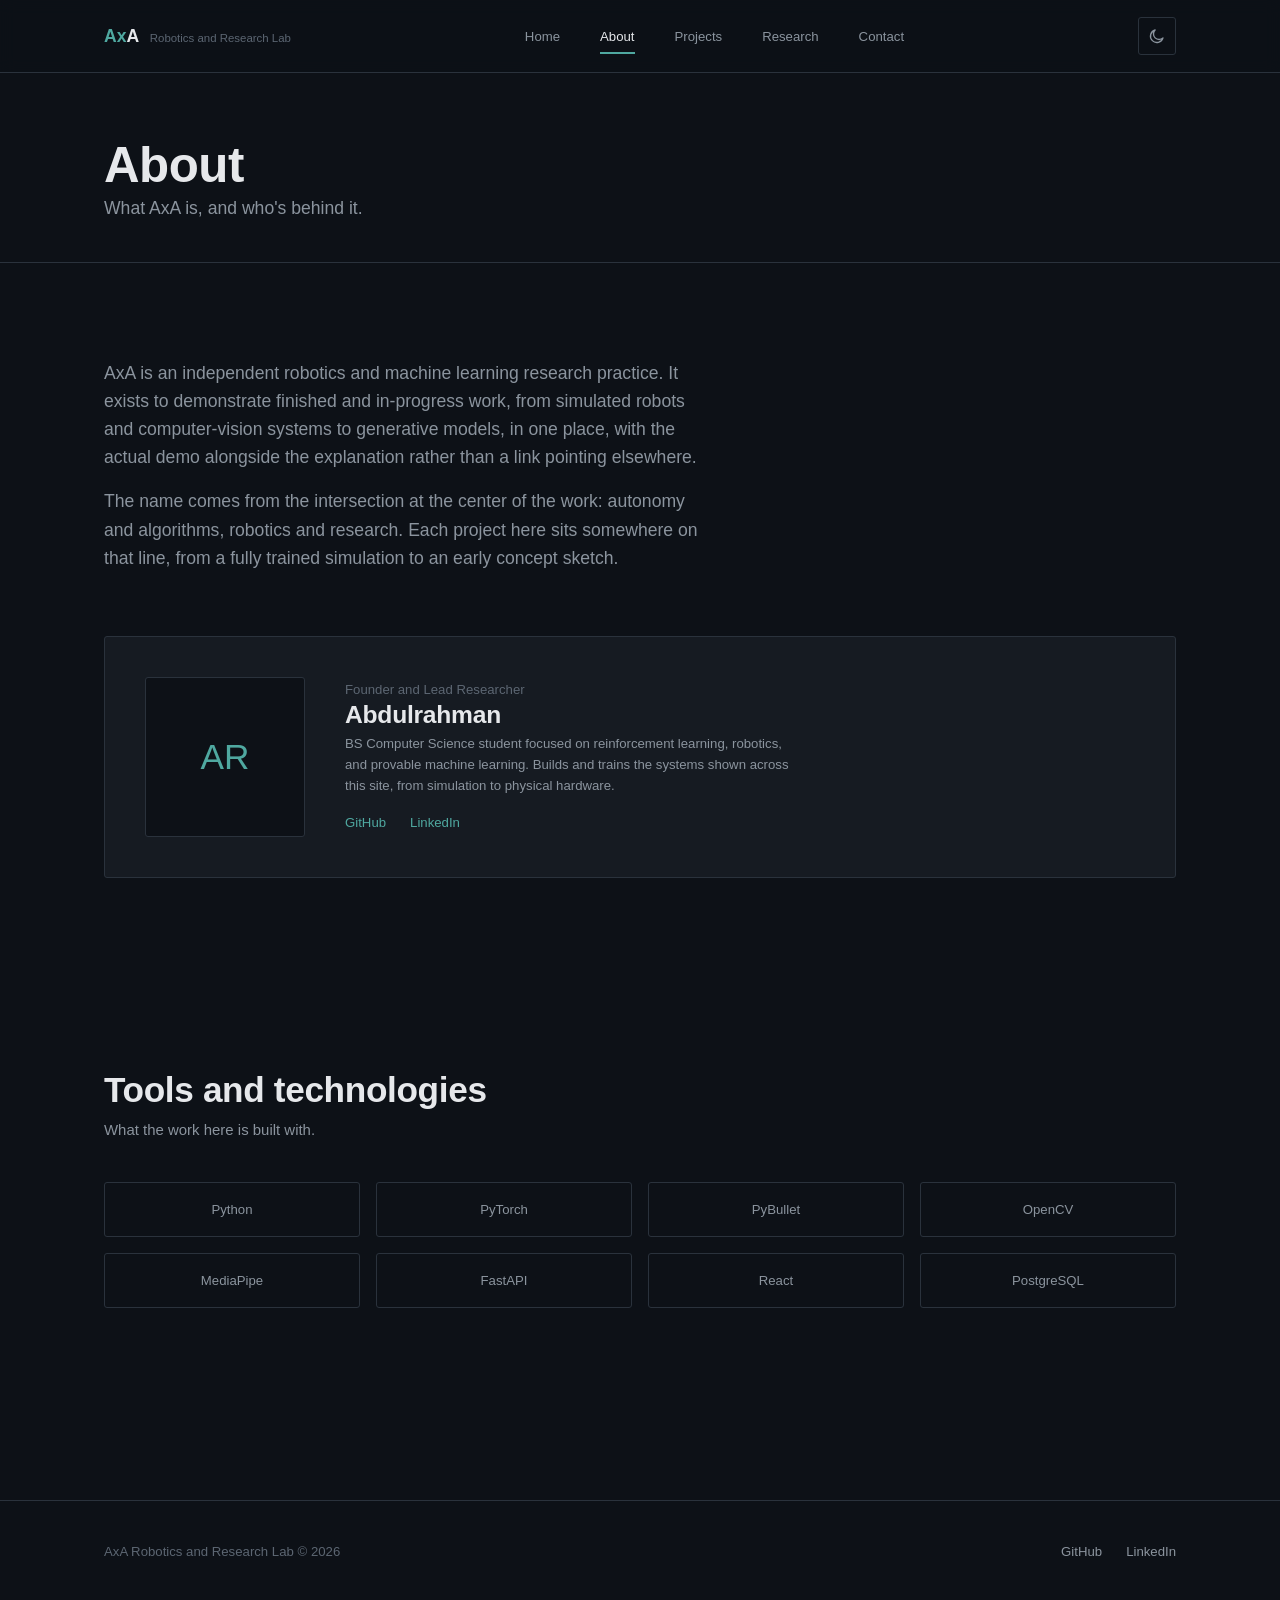
==== commit a74eabe8: "Add dark/light theme toggle" ====
--- a/about.html
+++ b/about.html
@@ -2,6 +2,15 @@
 <html lang="en">
 <head>
   <meta charset="UTF-8">
+  <script>
+    (function () {
+      try {
+        if (localStorage.getItem("axa-theme") === "light") {
+          document.documentElement.setAttribute("data-theme", "light");
+        }
+      } catch (err) {}
+    })();
+  </script>
   <meta name="viewport" content="width=device-width, initial-scale=1.0">
   <title>About, AxA Robotics and Research Lab</title>
   <meta name="description" content="About AxA Robotics and Research Lab, an independent research practice working across robotics, computer vision, and provable machine learning.">
@@ -30,9 +39,19 @@
         </ul>
       </nav>
 
-      <button class="nav-toggle" aria-label="Toggle navigation menu" aria-expanded="false" aria-controls="nav-links">
-        <span></span><span></span><span></span>
-      </button>
+      <div class="nav-controls">
+        <button class="theme-toggle" aria-label="Toggle light and dark theme" aria-pressed="false">
+          <svg class="icon-moon" viewBox="0 0 24 24"><path d="M20 14.5A8.5 8.5 0 1 1 9.5 4a7 7 0 0 0 10.5 10.5Z"/></svg>
+          <svg class="icon-sun" viewBox="0 0 24 24">
+            <circle cx="12" cy="12" r="4.5"/>
+            <path d="M12 2.5v2.5M12 19v2.5M4.2 4.2l1.8 1.8M18 18l1.8 1.8M2.5 12H5M19 12h2.5M4.2 19.8L6 18M18 6l1.8-1.8"/>
+          </svg>
+        </button>
+
+        <button class="nav-toggle" aria-label="Toggle navigation menu" aria-expanded="false" aria-controls="nav-links">
+          <span></span><span></span><span></span>
+        </button>
+      </div>
     </div>
   </header>
 
@@ -98,5 +117,6 @@
   </footer>
 
   <script src="js/nav.js"></script>
+  <script src="js/theme.js"></script>
 </body>
 </html>
--- a/css/variables.css
+++ b/css/variables.css
@@ -16,17 +16,19 @@
   --status-ongoing: #d97b4f;
   --status-planned: #5c6672;
 
+  --navbar-backdrop: rgba(13, 17, 23, 0.92);
+
   --font-display: Aptos, 'Segoe UI', Calibri, -apple-system, BlinkMacSystemFont, 'Helvetica Neue', Arial, sans-serif;
   --font-body: Aptos, 'Segoe UI', Calibri, -apple-system, BlinkMacSystemFont, 'Helvetica Neue', Arial, sans-serif;
   --font-mono: 'IBM Plex Mono', monospace;
 
-  --fs-xs: 0.8125rem;
-  --fs-sm: 0.9375rem;
-  --fs-base: 1.0625rem;
-  --fs-md: 1.25rem;
-  --fs-lg: 1.75rem;
-  --fs-xl: 2.5rem;
-  --fs-xxl: 3.5rem;
+  --fs-xs: 0.715rem;
+  --fs-sm: 0.825rem;
+  --fs-base: 0.935rem;
+  --fs-md: 1.1rem;
+  --fs-lg: 1.54rem;
+  --fs-xl: 2.2rem;
+  --fs-xxl: 3.08rem;
 
   --space-1: 0.25rem;
   --space-2: 0.5rem;
@@ -45,6 +47,31 @@
   --duration-base: 250ms;
 }
 
+/* Light theme — toggled by adding data-theme="light" to <html>.
+   Same variable names as the dark (default) theme above, so every
+   component that already reads var(--bg-base) etc. repaints
+   automatically with no per-component changes needed. */
+[data-theme="light"] {
+  --bg-base: #f7f6f2;
+  --bg-panel: #ffffff;
+  --bg-panel-raised: #f0efe9;
+  --border-hairline: #dcd9d0;
+
+  --text-primary: #1c1f24;
+  --text-secondary: #565c66;
+  --text-tertiary: #8a8f99;
+
+  --accent-teal: #2f8078;
+  --accent-teal-dim: #256560;
+  --accent-amber: #b85f34;
+
+  --status-completed: #2f8078;
+  --status-ongoing: #b85f34;
+  --status-planned: #8a8f99;
+
+  --navbar-backdrop: rgba(247, 246, 242, 0.92);
+}
+
 @media (prefers-reduced-motion: reduce) {
   *, *::before, *::after {
     animation-duration: 0.01ms !important;
--- a/css/base.css
+++ b/css/base.css
@@ -138,9 +138,9 @@
 
 @media (max-width: 768px) {
   :root {
-    --fs-xxl: 2.5rem;
-    --fs-xl: 1.9rem;
-    --fs-lg: 1.4rem;
+    --fs-xxl: 2.2rem;
+    --fs-xl: 1.672rem;
+    --fs-lg: 1.232rem;
   }
   .section { padding-block: var(--space-6); }
 }
--- a/css/layout.css
+++ b/css/layout.css
@@ -2,7 +2,7 @@
   position: sticky;
   top: 0;
   z-index: 100;
-  background: rgba(13, 17, 23, 0.92);
+  background: var(--navbar-backdrop);
   backdrop-filter: blur(8px);
   border-bottom: 1px solid var(--border-hairline);
 }
@@ -71,6 +71,57 @@
 .nav-links a[aria-current="page"] {
   color: var(--text-primary);
   border-bottom-color: var(--accent-teal);
+}
+
+.nav-controls {
+  display: flex;
+  align-items: center;
+  gap: var(--space-3);
+}
+
+.theme-toggle {
+  display: flex;
+  align-items: center;
+  justify-content: center;
+  width: 38px;
+  height: 38px;
+  border: 1px solid var(--border-hairline);
+  border-radius: var(--radius-sm);
+  background: transparent;
+  color: var(--text-secondary);
+  transition: border-color var(--duration-fast) var(--ease-standard),
+              color var(--duration-fast) var(--ease-standard);
+}
+
+.theme-toggle:hover {
+  border-color: var(--accent-teal);
+  color: var(--text-primary);
+}
+
+.theme-toggle svg {
+  width: 18px;
+  height: 18px;
+  stroke: currentColor;
+  fill: none;
+  stroke-width: 1.8;
+  stroke-linecap: round;
+  stroke-linejoin: round;
+}
+
+.theme-toggle .icon-moon {
+  display: block;
+}
+
+.theme-toggle .icon-sun {
+  display: none;
+}
+
+[data-theme="light"] .theme-toggle .icon-moon {
+  display: none;
+}
+
+[data-theme="light"] .theme-toggle .icon-sun {
+  display: block;
 }
 
 .nav-toggle {
